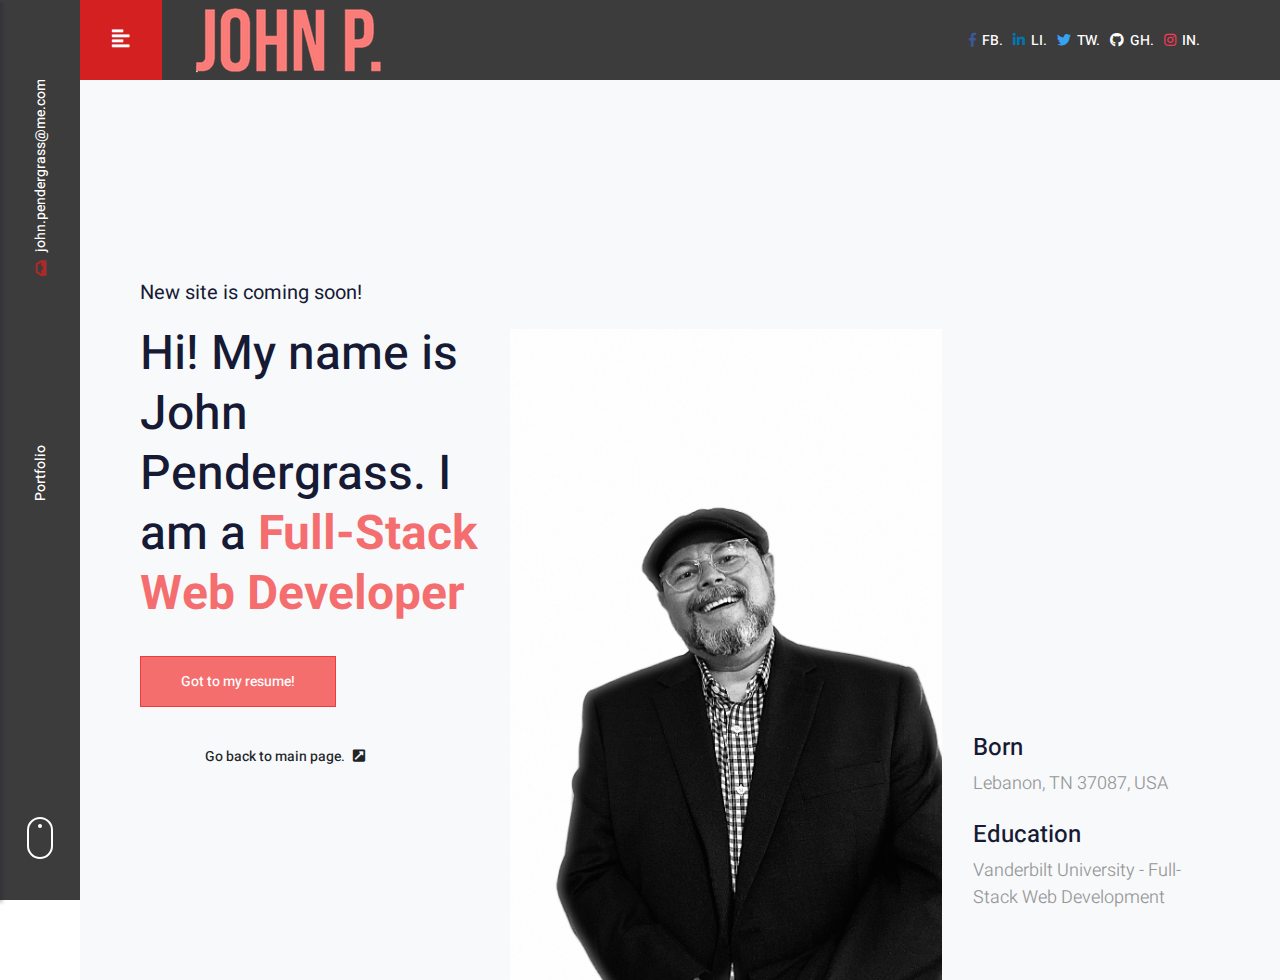
==== side.html @ 1d317820 "added site-in-progress html page" ====
<!DOCTYPE html>
<html lang="en">
<head>
	<!-- Required meta tags -->
	<meta charset="utf-8">
	<meta http-equiv="X-UA-Compatible" content="IE=edge">
	<meta name="author" content="Infinitysoftway" />
	<meta name="description" content="statistic charts">
	<meta name="viewport" content="width=device-width, initial-scale=1, maximum-scale=1" />
	
	<!-- Title -->
	<title>Rooth - Premium vCard / Resume / CV / Portfolio HTML Template</title>
	
	<!-- Favicon -->
	<link rel="shortcut icon" href="images/favicon.ico" />
	
	<!-- Google fonts -->
	<link rel="stylesheet" href="https://fonts.googleapis.com/css?family=Heebo:400,500,600,700,900&display=swap">

	<!-- Plugins css -->
	<link rel="stylesheet" href="css/bootstrap/bootstrap.min.css">
	<link rel="stylesheet" href="css/fontawesome/all.min.css">
	<link rel="stylesheet" href="css/mCustomScrollbar/jquery.mCustomScrollbar.min.css">
	<link rel="stylesheet" href="css/magnific-popup/magnific-popup.css">
	<link rel="stylesheet" href="css/owl-carousel/owl.carousel.min.css">

	<!-- Theme Style -->
	<link rel="stylesheet" href="css/style.css">

</head>
<body>

<!-- =================================================
	 lorder
================================================== -->
<div class="lorder">
	<img src="images/lorder.svg" alt="">
</div>

<!-- =================================================
	 Header
================================================== -->
<header id="header" class="header">
    <!-- Menu start -->
    <div class="menu">
      <a class="menu-icon" id="sidebarCollapse" href="#"><i class="fas fa-align-left"></i></a>
      <!-- Sidebar start -->
      <div id="sidebar" class="sidebar">
        <!-- Dismiss icon start -->
        <div id="dismiss">
          <i class="fas fa-arrow-left"></i>
        </div>
        <!-- Dismiss icon end-->
        <div class="sidebar-inner">
          <!-- navbar start -->
          <div class="navbar collapse d-md-flex" id="mainNav">
            <ul class="nav flex-column flex-nowrap">
              <li class="nav-item">
                <a class="nav-link js-scroll-trigger" href="#home">Home</a>
              </li>
              <li class="nav-item">
                <a class="nav-link js-scroll-trigger" href="#about">About</a>
              </li>
              <!-- <li class="nav-item">
                  <a class="nav-link js-scroll-trigger" href="#service"
                    >Service</a
                  >
                </li> -->
              <li class="nav-item">
                <a class="nav-link js-scroll-trigger" href="#portfolio">Portfolio</a>
                <!-- </li>
                <li class="nav-item">
                  <a class="nav-link js-scroll-trigger" href="#blog">Blogs</a>
                </li> -->
              </li>

              <li class="nav-item">
                <a class="nav-link js-scroll-trigger" href="#contact">Contact</a>
              </li>
              <li class="nav-item">
                <!-- <a
                    class="nav-link collapsed"
                    href="#submenu1"
                    data-toggle="collapse"
                    data-target="#submenu1"
                    >Extra<i class="fas fa-chevron-down"></i
                  ></a> -->
                <div class="collapse" id="submenu1" aria-expanded="false" role="menu">
                  <ul class="flex-column pl-3 nav">
                    <li class="nav-item">
                      <a class="nav-link" href="blog-single.html">Blog single</a>
                    </li>
                    <li class="nav-item">
                      <a class="nav-link" href="portfolio-single.html">Portfolio single</a>
                    </li>
                    <li class="nav-item">
                      <a class="nav-link" href="error-404.html">Error 404</a>
                    </li>
                    <li class="nav-item">
                      <a class="nav-link collapsed py-1" href="#submenu1sub1" data-toggle="collapse"
                        data-target="#submenu1sub1">Submenu 01<i class="fas fa-chevron-down"></i></a>
                      <div class="collapse" id="submenu1sub1" aria-expanded="false" role="menu">
                        <ul class="flex-column nav">
                          <li class="nav-item">
                            <a class="nav-link" href="#">
                              <i class="fa fa-fw fa-clock-o"></i> Submenu 02
                            </a>
                          </li>
                          <li class="nav-item">
                            <a class="nav-link" href="#">
                              <i class="fa fa-fw fa-dashboard"></i> Submenu 02
                            </a>
                          </li>
                        </ul>
                      </div>
                    </li>
                  </ul>
                </div>
              </li>
            </ul>
          </div>
          <!-- Navbar end-->
          <!-- Nav social start -->
          <div class="nav-social social mt-4 mt-sm-5">
            <h6>We are available here:</h6>
            <ul class="list-unstyled">
              <li>
                <a class="facebook" href="https://www.facebook.com/john.pendergrass"><i
                    class="fab fa-facebook-f"></i><span>FB.</span></a>
              </li>
              <li>
                <a class="linkedin" href="https://www.linkedin.com/in/john-pendergrass-2a700a62/"><i
                    class="fab fa-linkedin-in"></i><span>LI.</span></a>
              </li>
              <li>
                <a class="twitter" href="https://twitter.com/JohntheDuchess"><i
                    class="fab fa-twitter"></i><span>TW.</span></a>
              </li>
              <li>
                <a class="github" href="https://github.com/JohnWP8253"><i class="fab fa-github"></i><span>GH.</span></a>
              </li>
              <li>
                <a class="instagram" href="https://www.instagram.com/john_w_p/"><i
                    class="fab fa-instagram"></i><span>IN.</span></a>
              </li>
            </ul>
          </div>
          <!-- Nav social end-->
          <!-- Nav-contact start-->
          <div class="nav-contact mt-4 mt-sm-5">
            <div class="nav-email d-flex align-items-center mb-3">
              <i class="fas fa-envelope"></i><span class="ml-3">john.pendergrass@me.com</span>
            </div>
            <div class="nav-phone d-flex align-items-center">
              <i class="fas fa-phone-square"></i><span class="ml-3">+1 (615) 714-6019</span>
            </div>
            <a class="btn btn-primary btn-block mt-4 mt-sm-5" href="#">
              Get in touch</a>
          </div>
          <!-- Nav contact end -->
        </div>
      </div>
      <!-- Sidebar end -->
      <!-- Dark Overlay element -->
      <div class="overlay"></div>
    </div>
    <!-- Menu end -->
    <!-- logo start -->
    <div class="logo">
      <a href="https://drive.google.com/file/d/1dglzdGmECeKuz1dB0hgY6-eFnD4RCZ_k/view?usp=sharing">
        <img class="img-fluid" src="images/portfolio/john-logo.png" alt="john_p" />
      </a>
    </div>
    <!-- logo end-->
    <!-- social start -->
    <div class="social ml-auto d-none d-md-block">
      <ul class="list-unstyled">
        <li>
          <a class="facebook" href="https://www.facebook.com/john.pendergrass"><i
              class="fab fa-facebook-f"></i><span>FB.</span></a>
        </li>
        <li>
          <a class="linkedin" href="https://www.linkedin.com/in/john-pendergrass-2a700a62/"><i
              class="fab fa-linkedin-in"></i><span>LI.</span></a>
        </li>
        <li>
          <a class="twitter" href="https://twitter.com/JohntheDuchess"><i
              class="fab fa-twitter"></i><span>TW.</span></a>
        </li>
        <li>
          <a class="github" href="https://github.com/JohnWP8253"><i class="fab fa-github"></i><span>GH.</span></a>
        </li>
        <li>
          <a class="instagram" href="https://www.instagram.com/john_w_p/"><i
              class="fab fa-instagram"></i><span>IN.</span></a>
        </li>
      </ul>
    </div>
    <!-- social end -->
  </header>

<!-- left bar start -->
<div class="left-bar">
    <span class="mail-info"><i class="fas fa-inbox mr-2 text-primary"></i>john.pendergrass@me.com</span>
    <span class="portfolio-text">Portfolio</span>
    <a class="scroll-btn js-scroll-trigger" href="#about"></a>
  </div>
<!-- left bar end -->
<!-- =================================================
	 Header
================================================== -->

<!-- wrapper start -->
<div class="wrapper">

<!-- =================================================
	 Intro start
================================================== -->
<section id="home" class="intro bg-light">
	<div class="container-fluid h-100">
		<!-- Row start -->
		<div class="row align-items-center h-100">
			<div class="col-lg-4 order-lg-1">
				<span class="intro-sub-title mb-3">New site is coming soon!</span>
				<h1 class="intro-title">Hi! My name is John Pendergrass. I am a <b class="text-primary"> Full-Stack Web Developer</b></h1>
				<a class="btn btn-primary mt-3 mt-sm-4" href="https://drive.google.com/file/d/1dglzdGmECeKuz1dB0hgY6-eFnD4RCZ_k/view?usp=sharing">Got to my resume!</a>
				<a class="btn btn- mt-3 mt-sm-4 ml-4" href="https://johnwp8253.github.io/Full-portfolio/">Go back to main page. <i class="fas fa-external-link-square-alt"></i></a>
			</div>
			<div class="col-lg-3 align-self-end order-lg-3 mt-5 mt-lg-0">
				<div class="mb-4">
					<h4>Born </h4>
					<p class="lead">Lebanon, TN 37087, USA</p>
				</div>
				<div class="mb-4">
					<h4>Education </h4>
					<p class="lead">Vanderbilt University - Full-Stack Web Development</p>
				</div>
				<div class="mb-4">
					<img class="img-fluid" src="images/signature.png" alt="">
				</div>
			</div>
			<div class="col-lg-5 text-center align-self-end order-lg-2">
				<img class="img-fluid" src="images/portfolio/john-bw.jpg" alt="john-bw">
			</div>
			
			<!-- Row end -->
		</div>
	</div>
</section>
<!-- =================================================
	 Intro end
================================================== -->




<!-- =================================================
	Javascript
================================================== -->

	<!-- Plugins Js -->
	<script src="js/jquery-3.4.1.min.js"></script>
	<script src="js/popper/popper.min.js"></script>
	<script src="js/bootstrap/bootstrap.min.js"></script>
	<script src="js/appear/jquery.appear.js"></script>
	<script src="js/typer/typer.js"></script>
	<script src="js/isotope/isotope.pkgd.min.js"></script>
	<script src="js/jquery-easing/jquery.easing.min.js"></script>
	<script src="js/mCustomScrollbar/jquery.mCustomScrollbar.min.js"></script>
	<script src="js/magnific-popup/jquery.magnific-popup.min.js"></script>
	<script src="js/owl-carousel/owl.carousel.min.js"></script>

	<!-- Theme js -->
	<script src="js/functions.js"></script>
	
</body>
</html>
---- css/style.css ----
/* ----------------------------------
Version: 1.0
-------------------------------------

Table of contents
        
    01. General
    02. Hedding typo
    03. section padding
    04. Title
    05. header
    06. left bar
    07. wrapper
    08. bg overlay
    09. intro
    	- intro typer	
    	- intro bg video	
    	- intro slider	
    	- intro half
    10. About
    11. Progress
    12. counter
    13. Timeline
    14. Portfolio
    15. Work step
    16. Testimonial
    17. Owl carousel
    18. Blog
    19. Blog single
    20. Contact
    21. Footer
    22. Responsive media query
*/

/* ----------------------------------------
* General
* ---------------------------------------*/
html {
  height: 100%;
  width: 100%;
  padding: 0;
  margin: 0;
}
body {
  font-size: 14px;
  line-height: 1.5;
  color: #959798;
  height: 100%;
  width: 100%;
  padding: 0;
  margin: 0;
  text-align: left;
  font-family: "Heebo", sans-serif;
  font-weight: 400;
}
ol {
  margin-bottom: 0;
}
ul {
  margin-bottom: 0;
}
a {
  -webkit-transition: all 0.4s ease-in-out;
  -moz-transition: all 0.4s ease-in-out;
  -ms-transition: all 0.4s ease-in-out;
  -o-transition: all 0.4s ease-in-out;
  transition: all 0.4s ease-in-out;
  color: rgba(242, 28, 28, 0.63);
  text-decoration: none;
}
a:active {
  color: #1c46f2;
  text-decoration: none;
  color: #1c46f2;
  text-decoration: none;
}
a:focus {
  color: #1c46f2;
  text-decoration: none;
}
a:hover {
  color: #1c46f2;
  text-decoration: none;
}
img {
  max-width: 100%;
  height: auto;
}
input {
  border: 1px solid #efeded;
  font-size: 14px;
  padding: 8px 15px;
  width: 100%;
  margin: 0 0 20px 0;
  max-width: 100%;
  resize: none;
}
textarea {
  border: 1px solid #efeded;
  font-size: 14px;
  padding: 8px 15px;
  width: 100%;
  margin: 0 0 20px 0;
  max-width: 100%;
  resize: none;
  -webkit-appearance: none;
  outline: none;
}
select {
  border: 1px solid #efeded;
  font-size: 14px;
  padding: 8px 15px;
  width: 100%;
  margin: 0 0 20px 0;
  max-width: 100%;
  resize: none;
}
input[type="submit"] {
  width: auto;
  -webkit-appearance: none;
  outline: none;
}
input[type="button"] {
  -webkit-appearance: none;
  outline: none;
}
input[type="text"] {
  -webkit-appearance: none;
  outline: none;
}
input[type="email"] {
  -webkit-appearance: none;
  outline: none;
}
input[type="search"] {
  -webkit-appearance: none;
  outline: none;
}
input[type="password"] {
  -webkit-appearance: none;
  outline: none;
}
iframe {
  width: 100%;
}
::selection {
  color: #fff;
  background: rgba(242, 28, 28, 0.63);
}
::-moz-selection {
  color: #fff;
  background: rgba(242, 28, 28, 0.63);
}
::-ms-selection {
  color: #fff;
  background: rgba(242, 28, 28, 0.63);
}

/* ----------------------------------------
* Hedding typo
* ---------------------------------------*/
h1,
h2,
h3,
h4,
h5,
h6 {
  font-family: "Heebo", sans-serif;
}
h1 {
  color: #161a34;
  font-size: 48px;
  line-height: 48px;
  font-weight: 500;
}
h1 a {
  color: inherit;
}
h2 {
  color: #161a34;
  font-size: 36px;
  line-height: 34px;
  font-weight: 500;
}
h2 a {
  color: inherit;
}
h3 {
  color: #161a34;
  font-size: 30px;
  line-height: 32px;
  font-weight: 500;
}
h3 a {
  color: inherit;
}
h4 {
  color: #161a34;
  font-size: 24px;
  line-height: 28px;
  font-weight: 500;
}
h4 a {
  color: inherit;
}
h5 {
  color: #161a34;
  font-size: 20px;
  line-height: 24px;
  font-weight: 500;
}
h5 a {
  color: inherit;
}
h6 {
  color: #161a34;
  font-size: 18px;
  line-height: 20px;
  font-weight: 500;
}
h6 a {
  color: inherit;
}

/* ----------------------------------------
* Button
* ---------------------------------------*/
.btn {
  border-radius: 0px;
  padding: 14px 40px;
  font-weight: 500;
  font-size: 14px;
  -webkit-transition: all 0.4s ease-in-out;
  -moz-transition: all 0.4s ease-in-out;
  -ms-transition: all 0.4s ease-in-out;
  -o-transition: all 0.4s ease-in-out;
  transition: all 0.4s ease-in-out;
}
.btn:focus {
  box-shadow: none;
}
.btn:not(:disabled):not(.disabled).active:focus {
  box-shadow: none;
}
.btn:not(:disabled):not(.disabled):active:focus {
  box-shadow: none;
}
.btn i {
  padding-left: 5px;
}
.btn-primary {
  background: rgba(242, 28, 28, 0.63);
  border-color: rgba(242, 28, 28, 0.63);
}
.btn-primary:hover {
  background: #161a34;
  color: #fff;
  border-color: #161a34;
}
.btn-primary:not(:disabled):not(.disabled):active {
  background: #161a34;
  color: #fff;
  border-color: #161a34;
}
.btn-primary:focus {
  background: #161a34;
  color: #fff;
  border-color: #161a34;
}
.btn.focus {
  box-shadow: none;
}
.show > .btn.dropdown-toggle:focus {
  box-shadow: none;
}
.btn-outline-secondary {
  border: 3px solid #efeded;
  color: #161a34;
}
.btn-outline-secondary:hover {
  border-color: #1c46f2;
  color: #fff;
  background: #1c46f2;
}
.btn-outline-secondary:focus {
  border-color: #1c46f2;
  color: #fff;
  background: #1c46f2;
}
.btn-outline-secondary:active {
  border-color: #1c46f2;
  color: #fff;
  background: #1c46f2;
}
.btn-outline-secondary:not(:disabled):not(.disabled):active {
  border-color: #1c46f2;
  color: #fff;
  background: #1c46f2;
}
.btn-link {
  border-bottom: 2px solid rgba(242, 28, 28, 0.63);
  text-decoration: none;
  padding: 0 !important;
  color: rgba(242, 28, 28, 0.63);
}
.btn-link:hover {
  color: #161a34;
  text-decoration: none;
  border-bottom-color: #161a34;
}
.btn-link:focus {
  color: #161a34;
  text-decoration: none;
  border-bottom-color: #161a34;
}

/* ----------------------------------------
* section padding
* ---------------------------------------*/
.slice-ptb {
  padding: 100px 0;
}
.slice-pt {
  padding-top: 100px;
}
.slice-pb {
  padding-bottom: 100px;
}

/* ----------------------------------------
* Title
* ---------------------------------------*/
.title {
  margin-bottom: 36px;
  position: relative;
  z-index: 1;
  padding-left: 4%;
  padding-top: 8px;
}
.title .pre-title {
  font-size: 16px;
  font-weight: 500;
}
.title .title-shadow {
  font-size: 80px;
  line-height: 40px;
  font-weight: 500;
  position: absolute;
  top: 0;
  left: 0;
  color: #fff;
  z-index: -1;
  -webkit-text-stroke-width: 2px;
  -webkit-text-stroke-color: rgba(22, 26, 52, 0.1);
}

/* blockquote */
.blockquote {
  border-left: 5px solid rgba(242, 28, 28, 0.63);
  padding: 10px 24px 10px 24px;
}

/* ----------------------------------------
* lorder
* ---------------------------------------*/
.lorder {
  position: fixed;
  left: 0;
  top: 0px;
  width: 100%;
  height: 100%;
  z-index: 9999;
  background: #fff;
  bottom: 0;
}
.lorder img {
  position: absolute;
  top: 50%;
  left: 50%;
  margin-top: -19px;
  margin-left: -19px;
}

/* ----------------------------------------
* header
* ---------------------------------------*/
.header {
  background: #3c3c3c;
  display: flex;
  align-items: center;
  height: 80px;
  padding: 0 80px;
  position: fixed;
  top: 0;
  width: 100%;
  z-index: 99;
}
.header .logo {
  padding: 20px;
}
.header .menu {
  margin-right: 10px;
}
.header .menu .menu-icon {
  padding: 25px 32px;
  display: block;
  font-size: 20px;
  background: rgba(242, 28, 28, 0.838);
  color: #fff;
}
.header .social ul {
  display: flex;
}
.header .social ul li a {
  display: block;
  margin-left: 10px;
  font-weight: 500;
  color: #fff;
}
.header .social ul li a i {
  padding-right: 6px;
}
.header .social ul li a.facebook i {
  color: #3b5998;
}
.header .social ul li a.linkedin i {
  color: #0077b5;
}
.header .social ul li a.twitter i {
  color: #38a1f3;
}
.header .social ul li a.dribbble i {
  color: #ea4c89;
}
.header .social ul li a.instagram i {
  color: #fb3958;
}

/* ----------------------------------------
* left bar
* ---------------------------------------*/
.left-bar {
  position: fixed;
  left: 0;
  width: 80px;
  top: 0;
  background: #3c3c3c;
  height: 100%;
}
.left-bar .mail-info {
  -webkit-transform: rotate(-90deg);
  -moz-transform: rotate(-90deg);
  -o-transform: rotate(-90deg);
  -ms-transform: rotate(-90deg);
  transform: rotate(-90deg);
  display: flex;
  color: #fff;
  font-weight: 500;
  align-items: center;
  position: absolute;
  top: 225px;
  left: 0;
  right: 0;
}
.portfolio-text {
  -webkit-transform: rotate(-90deg);
  -moz-transform: rotate(-90deg);
  -o-transform: rotate(-90deg);
  -ms-transform: rotate(-90deg);
  transform: rotate(-90deg);
  display: flex;
  color: #fff;
  font-weight: 500;
  align-items: center;
  position: absolute;
  top: 50%;
  left: 0;
  right: 0;
}
.scroll-btn {
  width: 26px;
  height: 42px;
  border: 2px solid #fff;
  border-radius: 24px;
  position: absolute;
  bottom: 20px;
  left: 50%;
  transform: translate(-50%, -50%);
  cursor: pointer;
}
.scroll-btn:after {
  content: "";
  position: absolute;
  top: 5px;
  left: 50%;
  margin-left: -2px;
  background-color: #fff;
  border-radius: 100%;
  width: 4px;
  height: 4px;
  opacity: 1;
  -webkit-transform: translateY(0px) scaleY(1) scaleX(1) translateZ(0px);
  transform: translateY(0px) scaleY(1) scaleX(1) translateZ(0px);
  -webkit-animation: scroll 1.5s -1s cubic-bezier(0.68, -0.55, 0.265, 1.55) infinite;
  animation: scroll 1.5s -1s cubic-bezier(0.68, -0.55, 0.265, 1.55) infinite;
}
@keyframes "scroll" {
  0%,
  20% {
    -webkit-transform: translateY(0px) scaleY(1) scaleX(1) translateZ(0px);
    transform: translateY(0px) scaleY(1) scaleX(1) translateZ(0px);
  }
  10% {
    -webkit-transform { translateY(0px) scaleY(1.2) scaleX(1.2) translateZ(0px);
    transform: translateY(0px) scaleY(1.2) scaleX(1.2) translateZ(0px);
    opacity: 1}
  }
  100% {
    -webkit-transform { translateY(20px) scaleY(2.5) scaleX(0.5) translateZ(0px);
    transform: translateY(20px) scaleY(2.5) scaleX(0.5) translateZ(0px);
    opacity: 0.01}
  }
}

/* ----------------------------------------
* wrapper
* ---------------------------------------*/
.wrapper {
  padding-top: 80px;
  padding-left: 80px;
}

/* Text color */
.text-primary {
  color: rgba(242, 28, 28, 0.63) !important;
}

/* Bg color */
.bg-primary {
  background-color: #1c46f2 !important;
}

.container-fluid {
  padding: 0 60px;
}

.h-100vh {
  height: 90vh;
}

/* ----------------------------------------
* bg overlay
* ---------------------------------------*/
.bg-fit {
  background-size: cover;
  background-position: center center;
  position: relative;
}
.bg-overlay {
  position: relative;
}
.bg-overlay:before {
  content: "";
  position: absolute;
  top: 0;
  right: 0;
  bottom: 0;
  left: 0;
  width: 100%;
  height: 100%;
  background: #161a34;
}
.bg-overlay-dark-01:before {
  opacity: 0.1;
}
.bg-overlay-dark-02:before {
  opacity: 0.2;
}
.bg-overlay-dark-03:before {
  opacity: 0.3;
}
.bg-overlay-dark-04:before {
  opacity: 0.4;
}
.bg-overlay-dark-05:before {
  opacity: 0.5;
}
.bg-overlay-dark-06:before {
  opacity: 0.6;
}
.bg-overlay-dark-07:before {
  opacity: 0.7;
}
.bg-overlay-dark-08:before {
  opacity: 0.8;
}
.bg-overlay-dark-09:before {
  opacity: 0.9;
}

/* ----------------------------------------
* Sidebar
* ---------------------------------------*/
#sidebar {
  width: 450px;
  position: fixed;
  top: 0;
  left: -450px;
  height: 100vh;
  z-index: 999;
  background: #fff;
  color: #161a34;
  transition: all 0.3s;
  box-shadow: 3px 3px 3px rgba(22, 26, 52, 0.2);
}
#sidebar.active {
  left: 0;
}
#dismiss {
  width: 35px;
  height: 35px;
  line-height: 35px;
  text-align: center;
  background: #1c46f2;
  color: #fff;
  position: absolute;
  top: 10px;
  right: 10px;
  cursor: pointer;
  -webkit-transition: all 0.3s;
  -o-transition: all 0.3s;
  transition: all 0.3s;
  z-index: 99;
}
#dismiss:hover {
  background: #161a34;
}
.overlay {
  display: none;
  position: fixed;
  width: 100vw;
  height: 100vh;
  background: rgba(22, 26, 52, 0.7);
  z-index: 998;
  opacity: 0;
  top: 0;
  -webkit-transition: all 0.4s ease-in-out;
  -moz-transition: all 0.4s ease-in-out;
  -ms-transition: all 0.4s ease-in-out;
  -o-transition: all 0.4s ease-in-out;
  transition: all 0.4s ease-in-out;
}
.overlay.active {
  display: block;
  opacity: 1;
}
.sidebar-inner {
  height: 100%;
  padding: 40px;
}
.sidebar-inner .navbar {
  padding: 0;
}
.sidebar-inner .social ul li a {
  color: #161a34;
  margin-left: 0;
  margin-right: 10px;
}

/* ----------------------------------------
* Nav
* ---------------------------------------*/
.nav .nav-item .nav-link {
  font-size: 20px;
  color: #161a34;
  font-weight: 500;
  padding: 8px 0;
}
.nav .nav-item .nav-link i {
  font-size: 12px;
  padding-left: 8px;
}
.nav .nav-item .nav-link:hover {
  color: #1c46f2;
}
.nav .nav-item .nav .nav-link {
  font-size: 14px;
  line-height: 28px;
  padding: 0;
}
.nav .nav-item .nav-link.active {
  color: #1c46f2;
}
.nav-contact .nav-email {
  font-size: 18px;
  font-weight: 500;
}
.nav-contact .nav-phone {
  font-size: 30px;
  font-weight: 600;
}

/* ----------------------------------------
* intro
* ---------------------------------------*/
.intro {
  padding-top: 0;
  height: 100vh;
}
.intro .intro-sub-title {
  font-size: 20px;
  color: #161a34;
  display: block;
}
.intro .intro-title {
  line-height: 60px;
}
.intro .intro-image img {
  box-shadow: -18px -20px 0px 0px rgba(22, 26, 52, 0.1);
  border-radius: 40% 70% 95% 60% / 75% 94% 52% 80%;
}
.intro .lead {
  font-size: 18px;
}

/* ----------------------------------------
* intro typer
* ---------------------------------------*/
.intro-typer {
  padding-top: 100px;
  height: auto;
}

/* ----------------------------------------
* intro bg video
* ---------------------------------------*/
.intro-bg-video {
  position: relative;
  display: flex;
  align-items: center;
  padding-top: 0;
  height: 90vh;
}
.intro-bg-video .intro-title {
  font-size: 60px;
  line-height: 70px;
}

/* ----------------------------------------
* intro slider
* ---------------------------------------*/
.intro-slider .container-fluid {
  padding: 0;
  overflow: hidden;
}
.intro-slider .carousel-indicators {
  bottom: 0;
}
.intro-slider .carousel-control.right {
  background-image: none;
}
.intro-slider .carousel-control.left {
  background-image: none;
}
.intro-slider .carousel-item {
  height: 90vh;
  width: 100%;
}
.intro-slider .carousel-item .container {
  height: 100%;
}
.intro-slider .carousel-item .container .row {
  height: 100%;
}
.intro-slider .carousel-caption {
  position: relative;
  right: inherit;
  bottom: inherit;
  left: inherit;
}
.intro-slider .carousel-caption .carousel-caption-title {
  font-size: 80px;
  line-height: 80px;
}
.intro-slider .carousel-caption .carousel-caption-tag {
  line-height: 20px;
  margin-bottom: 20px;
}
.intro-slider .carousel .icon-container {
  display: inline-block;
  font-size: 25px;
  line-height: 25px;
  padding: 1em;
  text-align: center;
  border-radius: 50%;
}
.intro-slider .carousel-control-prev-icon {
  background-image: none;
  font-size: 30px;
}
.intro-slider .carousel-control-next-icon {
  background-image: none;
  font-size: 30px;
}
.intro-slider .carousel-caption .animated:first-child {
  animation-delay: 1s;
}
.intro-slider .carousel-caption .animated:nth-child(2) {
  animation-delay: 1.5s;
}
.intro-slider .carousel-caption .animated:nth-child(3) {
  animation-delay: 2s;
}
.intro-slider .carousel-caption .animated:nth-child(4) {
  animation-delay: 2.5s;
}
.intro-slider .carousel-caption .animated:nth-child(5) {
  animation-delay: 3s;
}

/* ----------------------------------------
* intro half
* ---------------------------------------*/
.intro-half {
  overflow: hidden;
}
.intro-half .intro-half-caption {
  padding: 250px 0;
}
.intro-half .intro-half-caption .intro-title {
  line-height: 60px;
}

/* ----------------------------------------
* About
* ---------------------------------------*/
.about i {
  font-size: 18px;
  line-height: 34px;
}
.about .about-me span {
  font-weight: 500;
}

/* ----------------------------------------
* Progress
* ---------------------------------------*/
.progress {
  margin-bottom: 10px;
  position: relative;
}
.progress-bar {
  height: 0;
  justify-content: flex-start;
  background: rgba(242, 28, 28, 0.63);
}
.progress-text {
  position: absolute;
  transform: rotate(-90deg);
  left: 0px;
  bottom: 20px;
  color: #fff;
  right: 0;
  font-size: 14px;
  -webkit-box-flex: 1;
  -webkit-flex-grow: 1;
  -ms-flex-positive: 1;
  flex-grow: 1;
}
.progress-bar-vertical {
  width: 50px;
  min-height: 80%;
  display: flex;
  align-items: flex-end;
  margin: 0 30px;
  float: left;
  border-radius: 0;
}
.progress-bar-vertical .progress-bar {
  width: 100%;
  height: 0;
  -webkit-transition: height 0.6s ease;
  -o-transition: height 0.6s ease;
  transition: height 0.6s ease;
}

/* ----------------------------------------
* counter
* ---------------------------------------*/
.counter {
  padding: 60px 50px;
  border: 4px solid #efeded;
  -webkit-transition: all 0.4s ease-in-out;
  -moz-transition: all 0.4s ease-in-out;
  -ms-transition: all 0.4s ease-in-out;
  -o-transition: all 0.4s ease-in-out;
  transition: all 0.4s ease-in-out;
  height: 100%;
}
.counter .counter-icon {
  color: rgba(242, 28, 28, 0.63);
  font-size: 35px;
  line-height: 35px;
  margin-right: 10px;
}
.counter .counter-number {
  font-size: 38px;
  line-height: 38px;
  font-weight: 500;
  color: #161a34;
}
.counter:hover {
  border-color: rgba(242, 28, 28, 0.63);
}

/* ----------------------------------------
* Timeline
* ---------------------------------------*/
.timeline {
  position: relative;
}
.timeline:before {
  content: "";
  position: absolute;
  left: 130px;
  width: 4px;
  top: 5px;
  bottom: 5px;
  height: calc(100% - 5px);
  background-color: #efeded;
}
.timeline .timeline-block {
  display: table;
  position: relative;
  margin-bottom: 1.75rem;
}
.timeline .timeline-block .timeline-block-time {
  display: table-cell;
  font-size: 18px;
  font-weight: 500;
  vertical-align: top;
  position: absolute;
  padding-top: 6px;
  color: #161a34;
}
.timeline .timeline-block .timeline-block-icon {
  border-radius: 50%;
  border: 15px solid white;
  z-index: 1;
  top: 5px;
  left: 117px;
  position: relative;
}
.timeline .timeline-block .timeline-block-icon > i {
  font-size: 1.78rem;
  top: -13px;
  left: -6px;
  position: absolute;
}
.timeline .timeline-block .timeline-block-text {
  display: table-cell;
  vertical-align: top;
  padding: 10px 0 0 130px;
  padding-top: 3px;
}
.timeline .timeline-block .timeline-block-text i {
  font-size: 30px;
  margin-right: 20px;
}
.timeline .timeline-block:last-child {
  margin-bottom: 0;
}

/* ----------------------------------------
* Portfolio
* ---------------------------------------*/
.portfolio .filters-group {
  display: inline-flex;
  border: 4px solid #efeded;
  margin-bottom: 30px;
}
.portfolio .filters-group .button {
  padding: 14px 30px;
  border: none;
  background: transparent;
  font-weight: 500;
  -webkit-transition: all 0.4s ease-in-out;
  -moz-transition: all 0.4s ease-in-out;
  -ms-transition: all 0.4s ease-in-out;
  -o-transition: all 0.4s ease-in-out;
  transition: all 0.4s ease-in-out;
  outline: none;
}
.portfolio .filters-group .button.is-checked {
  background: rgba(242, 28, 28, 0.63);
  color: #fff;
}
.portfolio .grid-item {
  width: 33.333%;
}
.portfolio-item {
  position: relative;
  margin: 10px;
}
.portfolio-item .portfolio-item-image {
  position: relative;
  text-align: center;
}
.portfolio-item .portfolio-item-image:before {
  position: absolute;
  content: "";
  width: 100%;
  background: rgba(22, 26, 52, 0.6);
  width: 100%;
  height: 100%;
  opacity: 0;
  -webkit-transition: all 0.4s ease-in-out;
  -moz-transition: all 0.4s ease-in-out;
  -ms-transition: all 0.4s ease-in-out;
  -o-transition: all 0.4s ease-in-out;
  transition: all 0.4s ease-in-out;
}
.portfolio-item .portfolio-item-caption {
  position: relative;
  padding: 30px 0;
  width: 100%;
}
.portfolio-item .portfolio-item-caption a {
  font-size: 18px;
  font-weight: 500;
  display: block;
  color: #161a34;
}
.portfolio-item .portfolio-item-caption a:hover {
  color: rgba(242, 28, 28, 0.63);
}
.portfolio-item .portfolio-item-category li {
  display: inline-block;
  margin-right: 2px;
}
.portfolio-item .portfolio-item-category li a {
  font-size: 12px;
}
.portfolio-item .portfolio-item-hover {
  position: absolute;
  z-index: 1;
  top: 40%;
  transform: translateY(-50%);
  left: 0;
  right: 0;
  opacity: 0;
  -webkit-transition: all 0.4s ease-in-out;
  -moz-transition: all 0.4s ease-in-out;
  -ms-transition: all 0.4s ease-in-out;
  -o-transition: all 0.4s ease-in-out;
  transition: all 0.4s ease-in-out;
}
.portfolio-item .portfolio-item-hover a {
  width: 50px;
  height: 50px;
  line-height: 50px;
  background: #fff;
  border-radius: 50%;
  color: rgba(242, 28, 28, 0.63);
  display: inline-block;
  text-align: center;
}
.portfolio-item:hover .portfolio-item-image:before {
  opacity: 1;
}
.portfolio-item:hover .portfolio-item-hover {
  top: 50%;
  opacity: 1;
}

/* ----------------------------------------
* Work step
* ---------------------------------------*/
.work-step {
  text-align: center;
  position: relative;
  display: inline-block;
}
.work-step .work-step-icon {
  width: 160px;
  height: 160px;
  line-height: 160px;
  background: #f8f9fa;
  border-radius: 40% 70% 95% 60% / 75% 94% 52% 80%;
  font-size: 30px;
  font-weight: 500;
  display: inline-block;
  color: #1c46f2;
}
.work-step .work-step-number {
  background: #1c46f2;
  display: inline-block;
  width: 50px;
  height: 50px;
  line-height: 50px;
  border-radius: 40% 70% 95% 60% / 75% 94% 52% 80%;
  position: absolute;
  right: 0;
  font-weight: 500;
  color: #fff;
}

/* ----------------------------------------
* Testimonial
* ---------------------------------------*/
.testimonial .testimonial-content {
  background: #f8f9fa;
  padding: 40px 30px;
  position: relative;
}
.testimonial .testimonial-content:before {
  position: absolute;
  bottom: -10px;
  left: 20px;
  content: "";
  width: 0;
  height: 0;
  border-left: 10px solid transparent;
  border-right: 10px solid transparent;
  border-top: 10px solid #f8f9fa;
  font-size: 0;
  line-height: 0;
}
.testimonial .testimonial-content p {
  font-size: 18px;
}
.testimonial .testimonial-content i {
  font-size: 30px;
  color: #f8f9fa;
  -webkit-text-stroke-width: 2px;
  -webkit-text-stroke-color: rgba(0, 0, 0, 0.3);
  margin-bottom: 20px;
}
.testimonial .testimonial-author .testimonial-avatar {
  width: 60px;
  width: 60px;
  margin-right: 20px;
}

/* ----------------------------------------
* Owl carousel
* ---------------------------------------*/
.owl-carousel .owl-nav {
  text-align: center;
}
.owl-carousel .owl-nav button.owl-next {
  width: 50px;
  height: 50px;
  line-height: 50px;
  text-align: center;
  font-size: 20px;
  background: rgba(28, 70, 242, 0.1);
  display: inline-block;
  color: #1c46f2;
  -webkit-transition: all 0.4s ease-in-out;
  -moz-transition: all 0.4s ease-in-out;
  -ms-transition: all 0.4s ease-in-out;
  -o-transition: all 0.4s ease-in-out;
  transition: all 0.4s ease-in-out;
  z-index: 99;
  margin: 2px;
}
.owl-carousel .owl-nav button.owl-next:hover {
  background: #1c46f2;
  color: #fff;
  outline: none;
}
.owl-carousel .owl-nav button.owl-next:active {
  background: #1c46f2;
  color: #fff;
  outline: none;
}
.owl-carousel .owl-nav button.owl-next:focus {
  background: #1c46f2;
  color: #fff;
  outline: none;
}
.owl-carousel .owl-nav button.owl-prev {
  width: 50px;
  height: 50px;
  line-height: 50px;
  text-align: center;
  font-size: 20px;
  background: rgba(28, 70, 242, 0.1);
  display: inline-block;
  color: #1c46f2;
  -webkit-transition: all 0.4s ease-in-out;
  -moz-transition: all 0.4s ease-in-out;
  -ms-transition: all 0.4s ease-in-out;
  -o-transition: all 0.4s ease-in-out;
  transition: all 0.4s ease-in-out;
  z-index: 99;
  margin: 2px;
}
.owl-carousel .owl-nav button.owl-prev:hover {
  background: #1c46f2;
  color: #fff;
  outline: none;
}
.owl-carousel .owl-nav button.owl-prev:active {
  background: #1c46f2;
  color: #fff;
  outline: none;
}
.owl-carousel .owl-nav button.owl-prev:focus {
  background: #1c46f2;
  color: #fff;
  outline: none;
}
.owl-carousel.owl-arrow-style-01 .owl-nav button.owl-next {
  position: absolute;
  top: -80px;
  right: 0;
}
.owl-carousel.owl-arrow-style-01 .owl-nav button.owl-prev {
  position: absolute;
  top: -80px;
  right: 0;
  right: 60px;
}
.owl-carousel .owl-dots {
  text-align: center;
}
.owl-carousel button.owl-dot {
  width: 16px;
  height: 16px;
  background: rgba(28, 70, 242, 0.2);
  margin: 20px 2px;
  border-radius: 50%;
  -webkit-transition: all 0.4s ease-in-out;
  -moz-transition: all 0.4s ease-in-out;
  -ms-transition: all 0.4s ease-in-out;
  -o-transition: all 0.4s ease-in-out;
  transition: all 0.4s ease-in-out;
}
.owl-carousel button.owl-dot:hover {
  background: #1c46f2;
  box-shadow: none;
  outline: none;
}
.owl-carousel button.owl-dot:focus {
  background: #1c46f2;
  box-shadow: none;
  outline: none;
}
.owl-carousel button.owl-dot.active {
  background: #1c46f2;
  box-shadow: none;
  outline: none;
}

/* ----------------------------------------
* Blog
* ---------------------------------------*/
.blog .blog-image img {
  box-shadow: 0 10px 15px rgba(22, 26, 52, 0.1);
}
.blog .blog-info {
  background: #ffffff;
  border: ;
}
.blog .blog-meta {
  display: flex;
  align-items: center;
  padding: 0 22px 15px 22px;
}
.blog .blog-meta a {
  margin-right: 10px;
  font-weight: 500;
  color: #161a34;
  display: flex;
  align-items: center;
  line-height: 16px;
}
.blog .blog-meta a img {
  width: 30px;
  height: 30px;
  margin-right: 6px;
}
.blog .blog-meta a i {
  padding-right: 6px;
  color: #1c46f2;
}
.blog .blog-meta a:hover {
  color: #1c46f2;
}
.blog a.blog-like {
  background: rgba(28, 70, 242, 0.4);
  color: #1c46f2;
}

/* ----------------------------------------
* Form control
* ---------------------------------------*/
.form-control {
  font-size: 14px;
  border: none;
  border-bottom: 3px solid #efeded;
  height: 60px;
  padding: 20px 20px 20px 0px;
  border-radius: 0;
  -webkit-transition: all 0.4s ease-in-out;
  -moz-transition: all 0.4s ease-in-out;
  -ms-transition: all 0.4s ease-in-out;
  -o-transition: all 0.4s ease-in-out;
  transition: all 0.4s ease-in-out;
}
.form-control:focus {
  box-shadow: none;
  border-color: #1c46f2;
  padding-left: 20px;
}

/* ----------------------------------------
* Service
* ---------------------------------------*/
.service-block .service-block-icon {
  width: 100px;
  height: 100px;
  text-align: center;
  background: rgba(28, 70, 242, 0.1);
  display: inline-block;
  line-height: 100px;
  font-size: 40px;
  border-radius: 40% 70% 95% 60% / 75% 94% 52% 80%;
  color: rgba(242, 28, 28, 0.63);
  -webkit-transition: all 0.4s ease-in-out;
  -moz-transition: all 0.4s ease-in-out;
  -ms-transition: all 0.4s ease-in-out;
  -o-transition: all 0.4s ease-in-out;
  transition: all 0.4s ease-in-out;
}
.service-block:hover .service-block-icon {
  background: rgba(242, 28, 28, 0.63);
  color: #fff;
}
.service-block:hover .btn-link {
  border-bottom-color: #161a34;
  color: #161a34;
}

/* ----------------------------------------
* Blog single
* ---------------------------------------*/
.blog-single .blog-tag ul li {
  display: inline-flex;
}
.blog-single .blog-tag ul li a {
  display: block;
  padding: 8px 16px;
  background: #f8f9fa;
  border-radius: 30px;
  color: #161a34;
}
.blog-single .blog-tag ul li a:hover {
  background-color: #1c46f2;
  color: #fff;
}
.blog-single .blog-comments {
  margin-top: 30px;
}
.blog-single .comments-list {
  margin-top: 30px;
}
.blog-single .comments-list li {
  display: block;
}
.blog-single .comments-list li.comments {
  display: flex;
  padding-bottom: 30px;
  align-items: start;
}
.blog-single .comments-list li.comments .comment-avtar .avatar {
  width: 50px;
  height: 50px;
}
.blog-single .comments-list li.comments .comment-info {
  margin-left: 20px;
}
.blog-single .comments-list li.comments:last-child {
  padding-bottom: 0;
}
.blog-single .comments-list li.comments.children {
  padding-left: 92px;
}
.social-02 ul li {
  display: inline-block;
}
.social-02 ul li a {
  width: 40px;
  height: 40px;
  line-height: 40px;
  background: #f8f9fa;
  text-align: center;
  display: block;
  border-radius: 50%;
}
.social-02 ul li a:hover {
  background: #1c46f2;
  color: #fff;
}

/* pagination */
.pagination .page-item .page-link {
  border-radius: 0;
  padding: 14px 40px;
  font-weight: 500;
  color: #161a34;
  border: 3px solid #efeded;
}
.pagination .page-item .page-link:hover {
  background: #1c46f2;
  border-color: #1c46f2;
  color: #fff;
  box-shadow: none;
}
.pagination .page-item .page-link:focus {
  background: #1c46f2;
  border-color: #1c46f2;
  color: #fff;
  box-shadow: none;
}
.pagination .page-item .page-link:active {
  background: #1c46f2;
  border-color: #1c46f2;
  color: #fff;
  box-shadow: none;
}
.mCS-my-theme.mCSB_scrollTools .mCSB_dragger .mCSB_dragger_bar {
  background-color: rgba(22, 26, 52, 0.1);
}
.mCS-my-theme.mCSB_scrollTools .mCSB_draggerRail {
  background-color: #f8f9fa;
}
.mfp-with-zoom .mfp-container {
  opacity: 0;
  -webkit-backface-visibility: hidden;
  -webkit-transition: all 0.4s ease-in-out;
  -moz-transition: all 0.4s ease-in-out;
  -ms-transition: all 0.4s ease-in-out;
  -o-transition: all 0.4s ease-in-out;
  transition: all 0.4s ease-in-out;
}
.mfp-with-zoom.mfp-bg {
  opacity: 0;
  -webkit-backface-visibility: hidden;
  -webkit-transition: all 0.4s ease-in-out;
  -moz-transition: all 0.4s ease-in-out;
  -ms-transition: all 0.4s ease-in-out;
  -o-transition: all 0.4s ease-in-out;
  transition: all 0.4s ease-in-out;
}
.mfp-with-zoom.mfp-ready .mfp-container {
  opacity: 1;
}
.mfp-with-zoom.mfp-ready.mfp-bg {
  opacity: 0.8;
}
.mfp-with-zoom.mfp-removing .mfp-container {
  opacity: 0;
}
.mfp-with-zoom.mfp-removing.mfp-bg {
  opacity: 0;
}
.mCSB_inside > .mCSB_container {
  margin-right: 0 !important;
}

/* ----------------------------------------
* Contact
* ---------------------------------------*/
.contact-info i {
  font-size: 30px;
  line-height: 30px;
  margin-right: 20px;
  color: rgba(242, 28, 28, 0.63);
}
.contact-info .call {
  font-size: 24px;
  line-height: 24px;
  color: #161a34;
  font-weight: 500;
}

/* ----------------------------------------
* Footer
* ---------------------------------------*/
.footer {
  background: #161a34;
  height: 80px;
  align-items: center;
  display: flex;
}

/* ----------------------------------------
* Responsive media query
* ---------------------------------------*/
@media (max-width: 1450px) {
  .blog .blog-meta a {
    margin-right: 6px;
    font-size: 13px;
  }
  .intro-half .intro-half-caption {
    padding: 200px 0;
  }
}
@media (max-width: 1350px) {
  .progress-bar-vertical {
    margin: 0 16px;
  }
  .counter {
    padding: 50px 30px;
  }
  .intro-half .intro-half-caption {
    padding: 140px 0;
  }
}
@media (max-width: 1199px) {
  h1 {
    font-size: 32px;
  }
  .slice-ptb {
    padding: 100px 0;
  }
  .slice-pt {
    padding-top: 100px;
  }
  .slice-pb {
    padding-bottom: 100px;
  }
  .intro .intro-title {
    line-height: 40px;
  }
  .intro {
    padding-top: 70px;
  }
  .intro-bg-video .intro-title {
    line-height: 66px;
  }
  .intro-half .intro-half-caption .intro-title {
    line-height: 40px;
  }
  .progress-bar-vertical {
    margin: 0 12px;
  }
  .about i {
    font-size: 16px;
    line-height: 24px;
  }
  .counter .counter-number {
    font-size: 30px;
  }
  .counter .counter-text {
    font-size: 16px;
  }
  .testimonial .testimonial-content {
    padding: 30px 20px;
  }
  .testimonial .testimonial-author .testimonial-avatar {
    margin-right: 10px;
  }
  .testimonial .testimonial-star i {
    font-size: 10px;
  }
  .contact-info .call {
    font-size: 18px;
  }
  .contact-info i {
    font-size: 24px;
  }
  .social-02 ul li a {
    margin-bottom: 3px;
  }
  .blockquote {
    padding: 2px 20px 2px 20px;
  }
  .blog .blog-meta {
    display: inline-block;
    width: 100%;
  }
  .blog .blog-meta a {
    display: inline-block;
  }
}
@media (max-width: 991px) {
  h1 {
    font-size: 28px;
  }
  h3 {
    font-size: 20px;
  }
  .container-fluid {
    padding: 0 40px;
  }
  .left-bar {
    display: none;
  }
  .sidebar-inner .navbar {
    display: block;
  }
  .wrapper {
    padding: 0;
  }
  .header {
    padding: 0 30px;
    position: relative;
  }
  #sidebar {
    width: 360px;
    left: -400px;
  }
  .intro {
    height: auto;
  }
  .intro .intro-image {
    margin-top: 60px;
  }
  .intro-bg-video {
    padding-bottom: 70px;
  }
  .intro .intro-sub-title {
    font-size: 16px;
  }
  .intro-bg-video .intro-title {
    font-size: 50px;
    line-height: 60px;
  }
  .intro-slider .carousel-caption .carousel-caption-title {
    font-size: 60px;
    line-height: 60px;
  }
  .intro-half .intro-half-image {
    padding: 180px;
  }
  .intro-half .intro-half-caption {
    padding: 50px 40px;
  }
  .slice-ptb {
    padding: 70px 0;
  }
  .slice-pt {
    padding-top: 70px;
  }
  .slice-pb {
    padding-bottom: 70px;
  }
  .progress-bar-vertical {
    min-height: 400px;
  }
  .progress-bar-vertical:nth-child(1) {
    margin-left: 0;
  }
  .portfolio .grid-item {
    width: 50%;
  }
  .work-step-line:before {
    display: none;
  }
  .owl-carousel .owl-nav button.owl-next,
  .owl-carousel .owl-nav button.owl-prev {
    width: 40px;
    height: 40px;
    line-height: 40px;
    font-size: 16px;
    margin: 2px;
  }
  .owl-carousel.owl-arrow-style-01 .owl-nav button.owl-next,
  .owl-carousel.owl-arrow-style-01 .owl-nav button.owl-prev {
    position: relative;
    left: 50%;
    transform: translateX(-100%);
    bottom: -10px;
    top: inherit;
  }
  .owl-carousel.owl-arrow-style-01 .owl-nav {
    text-align: inherit;
  }
}
@media (max-width: 767px) {
  .container-fluid {
    padding: 0 15px;
  }
  .header {
    padding: 0;
  }
  .header .logo {
    margin-left: auto;
  }
  .slice-ptb {
    padding: 50px 0;
  }
  .slice-pt {
    padding-top: 50px;
  }
  .slice-pb {
    padding-bottom: 50px;
  }
  .intro {
    padding-top: 50px;
  }
  .intro-bg-video .intro-title {
    font-size: 40px;
    line-height: 50px;
  }
  .intro-slider .carousel-caption .carousel-caption-title {
    font-size: 40px;
    line-height: 40px;
  }
  .intro-half .intro-half-caption {
    padding: 40px 15px 10px;
  }
  .intro-bg-video {
    padding-bottom: 50px;
  }
  .portfolio .filters-group .button {
    padding: 14px 20px;
  }
  .title .title-shadow {
    display: none;
  }
  .title {
    padding-left: 0;
  }
  .btn {
    padding: 10px 30px;
    font-weight: 500;
    font-size: 13px;
  }
  .portfolio .filters-group {
    display: inline-block;
  }
  .portfolio-item .portfolio-item-caption {
    padding: 10px 0 10px 0;
  }
}
@media (max-width: 575px) {
  h6 {
    font-size: 16px;
  }
  .btn {
    padding: 10px 14px;
  }
  .intro {
    padding-top: 40px;
  }
  .title {
    margin-bottom: 20px;
  }
  .intro-bg-video .intro-title {
    font-size: 30px;
    line-height: 40px;
  }
  .intro-slider .carousel-caption .carousel-caption-title {
    font-size: 30px;
    line-height: 40px;
  }
  .intro-slider .carousel-control-next,
  .intro-slider .carousel-control-prev {
    display: none;
  }
  .intro-bg-video {
    padding-bottom: 40px;
  }
  .progress-bar-vertical {
    margin: 0 7px;
    width: 40px;
  }
  .header .logo {
    padding: 0 20px 0 0;
  }
  .header .social ul li a {
    margin-left: 6px;
  }
  .header .social ul li a span {
    display: none;
  }
  .header .social ul li a i {
    padding-right: 0;
  }
  #sidebar {
    width: 280px;
    left: -300px;
  }
  .sidebar-inner {
    padding: 20px;
  }
  .nav-contact .nav-phone {
    font-size: 20px;
  }
  .nav-contact .nav-email {
    font-size: 16px;
  }
  .nav .nav-item .nav-link {
    font-size: 16px;
    padding: 5px 0;
  }
  .portfolio-item {
    padding: 0;
  }
  .portfolio .grid-item {
    width: 100%;
  }
  .timeline:before {
    left: 80px;
  }
  .timeline .timeline-block .timeline-block-time {
    font-size: 14px;
  }
  .timeline .timeline-block .timeline-block-text {
    padding: 0 0 0 70px;
  }
  .timeline .timeline-block .timeline-block-icon {
    left: 67px;
  }
  .timeline .timeline-block .timeline-block-text i {
    margin-right: 10px;
  }
  .intro .intro-image img {
    box-shadow: -8px -10px 0px 0px rgba(22, 26, 52, 0.1);
  }
  .blog-single .comments-list li.comments.children {
    padding-left: 22px;
  }
}
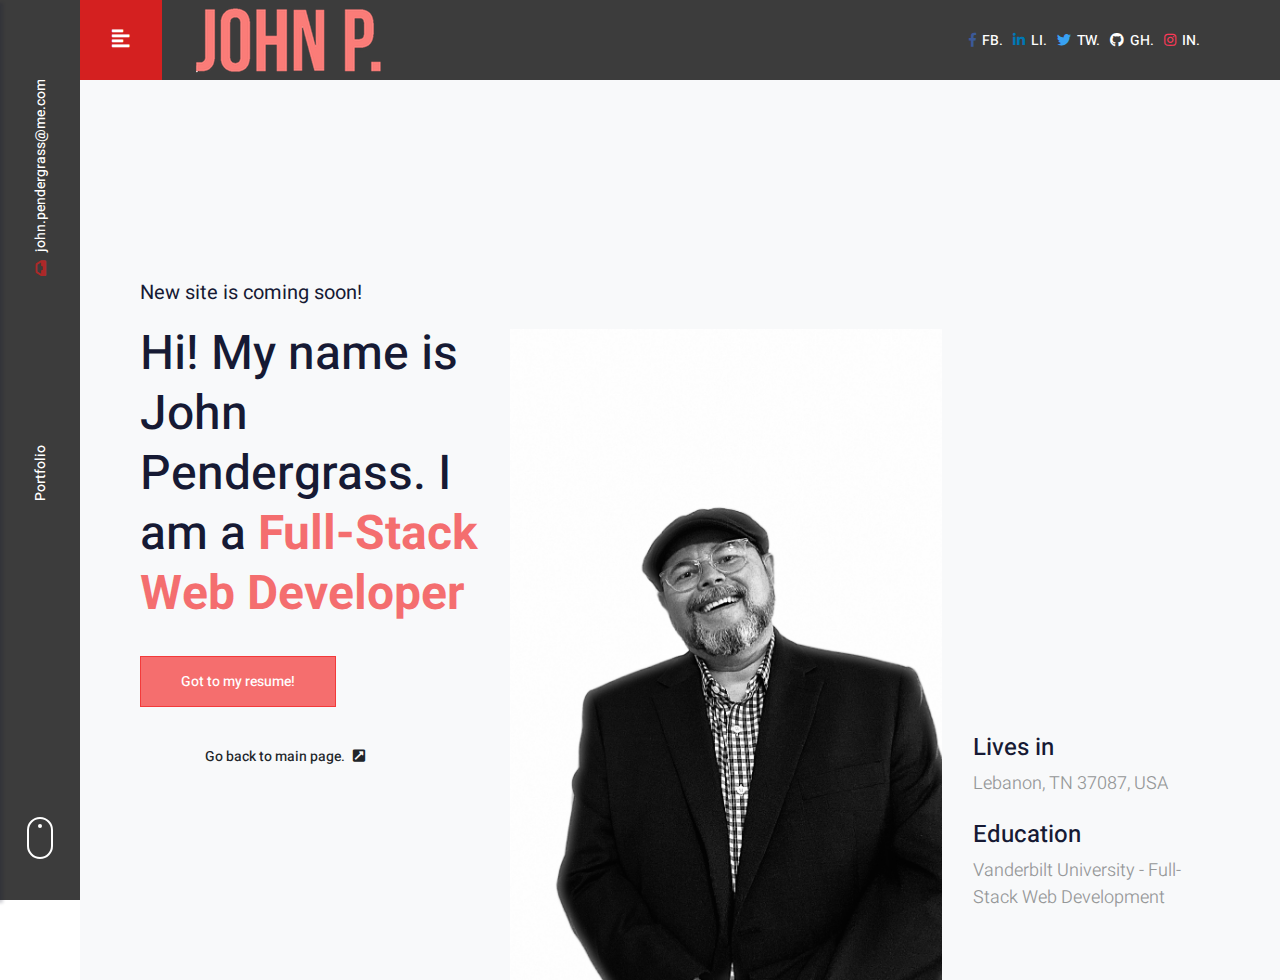
==== commit 4bd794f5: "readded links" ====
--- a/side.html
+++ b/side.html
@@ -228,7 +228,7 @@
 			</div>
 			<div class="col-lg-3 align-self-end order-lg-3 mt-5 mt-lg-0">
 				<div class="mb-4">
-					<h4>Born </h4>
+					<h4>Lives in </h4>
 					<p class="lead">Lebanon, TN 37087, USA</p>
 				</div>
 				<div class="mb-4">
